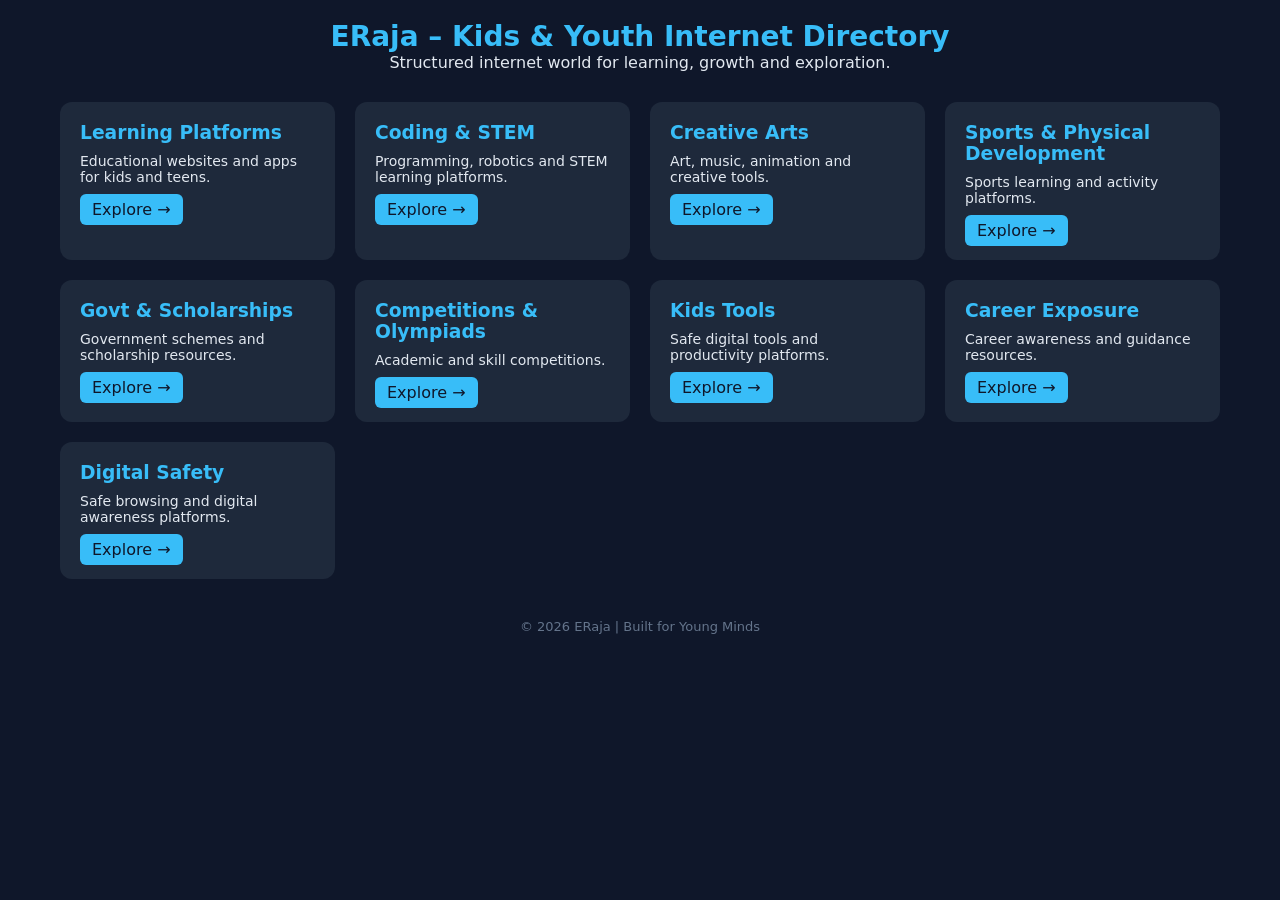
==== index.html @ 3d609bfd "Update index.html" ====
<!DOCTYPE html>
<html lang="en">
<head>
<meta charset="UTF-8">
<meta name="viewport" content="width=device-width, initial-scale=1.0">
<title>ERaja – Kids & Youth Internet Directory</title>
<meta name="description" content="Structured directory of safe and useful platforms for kids and teens including learning, coding, creativity, sports, government and career resources.">
<link rel="stylesheet" href="assets/css/core.css">
</head>
<body>

<div class="container">

<header class="header">
  <h1>ERaja – Kids & Youth Internet Directory</h1>
  <p>Structured internet world for learning, growth and exploration.</p>
</header>

<section class="category-grid" id="category-grid">
</section>

<footer class="footer">
  © 2026 ERaja | Built for Young Minds
</footer>

</div>

<script>
fetch("data/categories.json")
.then(res => res.json())
.then(categories => {
  const grid = document.getElementById("category-grid");
  categories.forEach(cat => {
    const card = document.createElement("div");
    card.className = "category-card";
    card.innerHTML = `
      <h3>${cat.name}</h3>
      <p>${cat.description}</p>
      <a href="category.html?cat=${cat.id}">Explore →</a>
    `;
    grid.appendChild(card);
  });
});
</script>

</body>
</html>
---- assets/css/core.css ----
* {
  box-sizing: border-box;
  margin: 0;
  padding: 0;
  font-family: system-ui, -apple-system, sans-serif;
}

body {
  background: #0f172a;
  color: #e2e8f0;
}

.container {
  max-width: 1200px;
  margin: auto;
  padding: 20px;
}

.header {
  text-align: center;
  margin-bottom: 30px;
}

.header h1 {
  font-size: 28px;
  color: #38bdf8;
}

.back-link {
  display: inline-block;
  margin-top: 10px;
  color: #94a3b8;
  text-decoration: none;
}

.category-grid {
  display: grid;
  grid-template-columns: repeat(auto-fit, minmax(260px, 1fr));
  gap: 20px;
}

.category-card {
  background: #1e293b;
  padding: 20px;
  border-radius: 12px;
}

.category-card h3 {
  margin-bottom: 10px;
  color: #38bdf8;
}

.category-card p {
  font-size: 14px;
  margin-bottom: 15px;
}

.category-card a {
  text-decoration: none;
  background: #38bdf8;
  padding: 6px 12px;
  border-radius: 6px;
  color: #0f172a;
}

.filters {
  margin-bottom: 20px;
  text-align: center;
}

.filter-btn {
  margin: 5px;
  padding: 6px 12px;
  background: #1e293b;
  color: #e2e8f0;
  border: none;
  border-radius: 6px;
  cursor: pointer;
}

.filter-btn:hover {
  background: #38bdf8;
  color: #0f172a;
}

.directory-grid {
  display: grid;
  grid-template-columns: repeat(auto-fit, minmax(260px, 1fr));
  gap: 20px;
}

.directory-card {
  background: #1e293b;
  padding: 18px;
  border-radius: 12px;
}

.directory-card h3 {
  margin-bottom: 8px;
  color: #38bdf8;
}

.directory-card p {
  font-size: 14px;
  margin-bottom: 10px;
}

.meta {
  font-size: 12px;
  margin-bottom: 10px;
  display: flex;
  justify-content: space-between;
  color: #94a3b8;
}

.directory-card a {
  text-decoration: none;
  background: #38bdf8;
  padding: 6px 10px;
  border-radius: 6px;
  color: #0f172a;
  display: inline-block;
}

.footer {
  text-align: center;
  margin-top: 40px;
  font-size: 13px;
  color: #64748b;
}
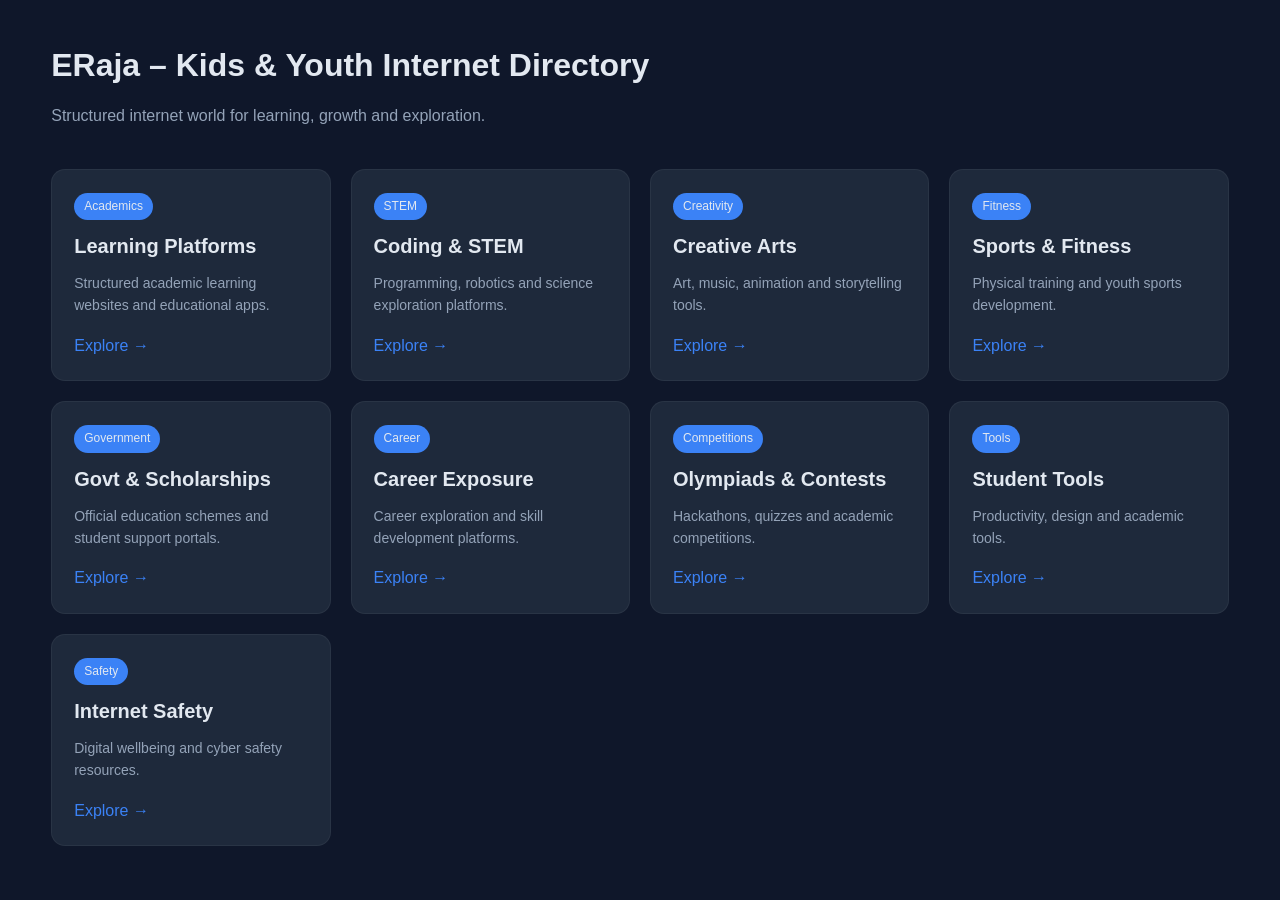
==== commit 9b79b461: "Update index.html" ====
--- a/index.html
+++ b/index.html
@@ -1,47 +1,87 @@
 <!DOCTYPE html>
-<html lang="en">
+<html>
 <head>
-<meta charset="UTF-8">
-<meta name="viewport" content="width=device-width, initial-scale=1.0">
-<title>ERaja – Kids & Youth Internet Directory</title>
-<meta name="description" content="Structured directory of safe and useful platforms for kids and teens including learning, coding, creativity, sports, government and career resources.">
-<link rel="stylesheet" href="assets/css/core.css">
+  <title>ERaja – Kids Learning Internet Directory</title>
+  <meta name="viewport" content="width=device-width, initial-scale=1.0">
+  <link rel="stylesheet" href="assets/css/core.css">
 </head>
 <body>
 
 <div class="container">
 
-<header class="header">
-  <h1>ERaja – Kids & Youth Internet Directory</h1>
-  <p>Structured internet world for learning, growth and exploration.</p>
-</header>
+  <div class="hero">
+    <h1>ERaja – Kids & Youth Internet Directory</h1>
+    <p>Structured internet world for learning, growth and exploration.</p>
+  </div>
 
-<section class="category-grid" id="category-grid">
-</section>
+  <div class="grid">
 
-<footer class="footer">
-  © 2026 ERaja | Built for Young Minds
-</footer>
+    <div class="card">
+      <span class="badge">Academics</span>
+      <h3>Learning Platforms</h3>
+      <p>Structured academic learning websites and educational apps.</p>
+      <a href="category.html?type=learning">Explore →</a>
+    </div>
+
+    <div class="card">
+      <span class="badge">STEM</span>
+      <h3>Coding & STEM</h3>
+      <p>Programming, robotics and science exploration platforms.</p>
+      <a href="category.html?type=coding">Explore →</a>
+    </div>
+
+    <div class="card">
+      <span class="badge">Creativity</span>
+      <h3>Creative Arts</h3>
+      <p>Art, music, animation and storytelling tools.</p>
+      <a href="category.html?type=creative">Explore →</a>
+    </div>
+
+    <div class="card">
+      <span class="badge">Fitness</span>
+      <h3>Sports & Fitness</h3>
+      <p>Physical training and youth sports development.</p>
+      <a href="category.html?type=sports">Explore →</a>
+    </div>
+
+    <div class="card">
+      <span class="badge">Government</span>
+      <h3>Govt & Scholarships</h3>
+      <p>Official education schemes and student support portals.</p>
+      <a href="category.html?type=govt">Explore →</a>
+    </div>
+
+    <div class="card">
+      <span class="badge">Career</span>
+      <h3>Career Exposure</h3>
+      <p>Career exploration and skill development platforms.</p>
+      <a href="category.html?type=career">Explore →</a>
+    </div>
+
+    <div class="card">
+      <span class="badge">Competitions</span>
+      <h3>Olympiads & Contests</h3>
+      <p>Hackathons, quizzes and academic competitions.</p>
+      <a href="category.html?type=competitions">Explore →</a>
+    </div>
+
+    <div class="card">
+      <span class="badge">Tools</span>
+      <h3>Student Tools</h3>
+      <p>Productivity, design and academic tools.</p>
+      <a href="category.html?type=tools">Explore →</a>
+    </div>
+
+    <div class="card">
+      <span class="badge">Safety</span>
+      <h3>Internet Safety</h3>
+      <p>Digital wellbeing and cyber safety resources.</p>
+      <a href="category.html?type=safety">Explore →</a>
+    </div>
+
+  </div>
 
 </div>
 
-<script>
-fetch("data/categories.json")
-.then(res => res.json())
-.then(categories => {
-  const grid = document.getElementById("category-grid");
-  categories.forEach(cat => {
-    const card = document.createElement("div");
-    card.className = "category-card";
-    card.innerHTML = `
-      <h3>${cat.name}</h3>
-      <p>${cat.description}</p>
-      <a href="category.html?cat=${cat.id}">Explore →</a>
-    `;
-    grid.appendChild(card);
-  });
-});
-</script>
-
 </body>
 </html>
--- a/assets/css/core.css
+++ b/assets/css/core.css
@@ -1,130 +1,84 @@
+/* ===== RESET ===== */
 * {
-  box-sizing: border-box;
   margin: 0;
   padding: 0;
-  font-family: system-ui, -apple-system, sans-serif;
+  box-sizing: border-box;
 }
 
 body {
+  font-family: -apple-system, BlinkMacSystemFont, "Segoe UI", Roboto, sans-serif;
   background: #0f172a;
   color: #e2e8f0;
+  line-height: 1.6;
 }
 
+/* ===== CONTAINER ===== */
 .container {
+  width: 92%;
   max-width: 1200px;
   margin: auto;
-  padding: 20px;
+  padding: 40px 0;
 }
 
-.header {
-  text-align: center;
-  margin-bottom: 30px;
+/* ===== HERO ===== */
+.hero {
+  margin-bottom: 40px;
 }
 
-.header h1 {
-  font-size: 28px;
-  color: #38bdf8;
+.hero h1 {
+  font-size: 32px;
+  margin-bottom: 12px;
 }
 
-.back-link {
-  display: inline-block;
-  margin-top: 10px;
+.hero p {
+  font-size: 16px;
   color: #94a3b8;
-  text-decoration: none;
 }
 
-.category-grid {
+/* ===== GRID ===== */
+.grid {
   display: grid;
   grid-template-columns: repeat(auto-fit, minmax(260px, 1fr));
   gap: 20px;
 }
 
-.category-card {
+/* ===== CARD ===== */
+.card {
   background: #1e293b;
-  padding: 20px;
-  border-radius: 12px;
+  padding: 22px;
+  border-radius: 14px;
+  transition: 0.3s ease;
+  border: 1px solid rgba(255,255,255,0.05);
 }
 
-.category-card h3 {
-  margin-bottom: 10px;
-  color: #38bdf8;
+.card:hover {
+  transform: translateY(-6px);
+  border-color: #3b82f6;
 }
 
-.category-card p {
-  font-size: 14px;
-  margin-bottom: 15px;
-}
-
-.category-card a {
-  text-decoration: none;
-  background: #38bdf8;
-  padding: 6px 12px;
-  border-radius: 6px;
-  color: #0f172a;
-}
-
-.filters {
-  margin-bottom: 20px;
-  text-align: center;
-}
-
-.filter-btn {
-  margin: 5px;
-  padding: 6px 12px;
-  background: #1e293b;
-  color: #e2e8f0;
-  border: none;
-  border-radius: 6px;
-  cursor: pointer;
-}
-
-.filter-btn:hover {
-  background: #38bdf8;
-  color: #0f172a;
-}
-
-.directory-grid {
-  display: grid;
-  grid-template-columns: repeat(auto-fit, minmax(260px, 1fr));
-  gap: 20px;
-}
-
-.directory-card {
-  background: #1e293b;
-  padding: 18px;
-  border-radius: 12px;
-}
-
-.directory-card h3 {
-  margin-bottom: 8px;
-  color: #38bdf8;
-}
-
-.directory-card p {
-  font-size: 14px;
+.card h3 {
+  font-size: 20px;
   margin-bottom: 10px;
 }
 
-.meta {
-  font-size: 12px;
-  margin-bottom: 10px;
-  display: flex;
-  justify-content: space-between;
+.card p {
+  font-size: 14px;
   color: #94a3b8;
+  margin-bottom: 16px;
 }
 
-.directory-card a {
+.card a {
   text-decoration: none;
-  background: #38bdf8;
-  padding: 6px 10px;
-  border-radius: 6px;
-  color: #0f172a;
-  display: inline-block;
+  color: #3b82f6;
+  font-weight: 500;
 }
 
-.footer {
-  text-align: center;
-  margin-top: 40px;
-  font-size: 13px;
-  color: #64748b;
+/* ===== BADGE ===== */
+.badge {
+  display: inline-block;
+  font-size: 12px;
+  padding: 4px 10px;
+  border-radius: 20px;
+  background: #3b82f6;
+  margin-bottom: 10px;
 }
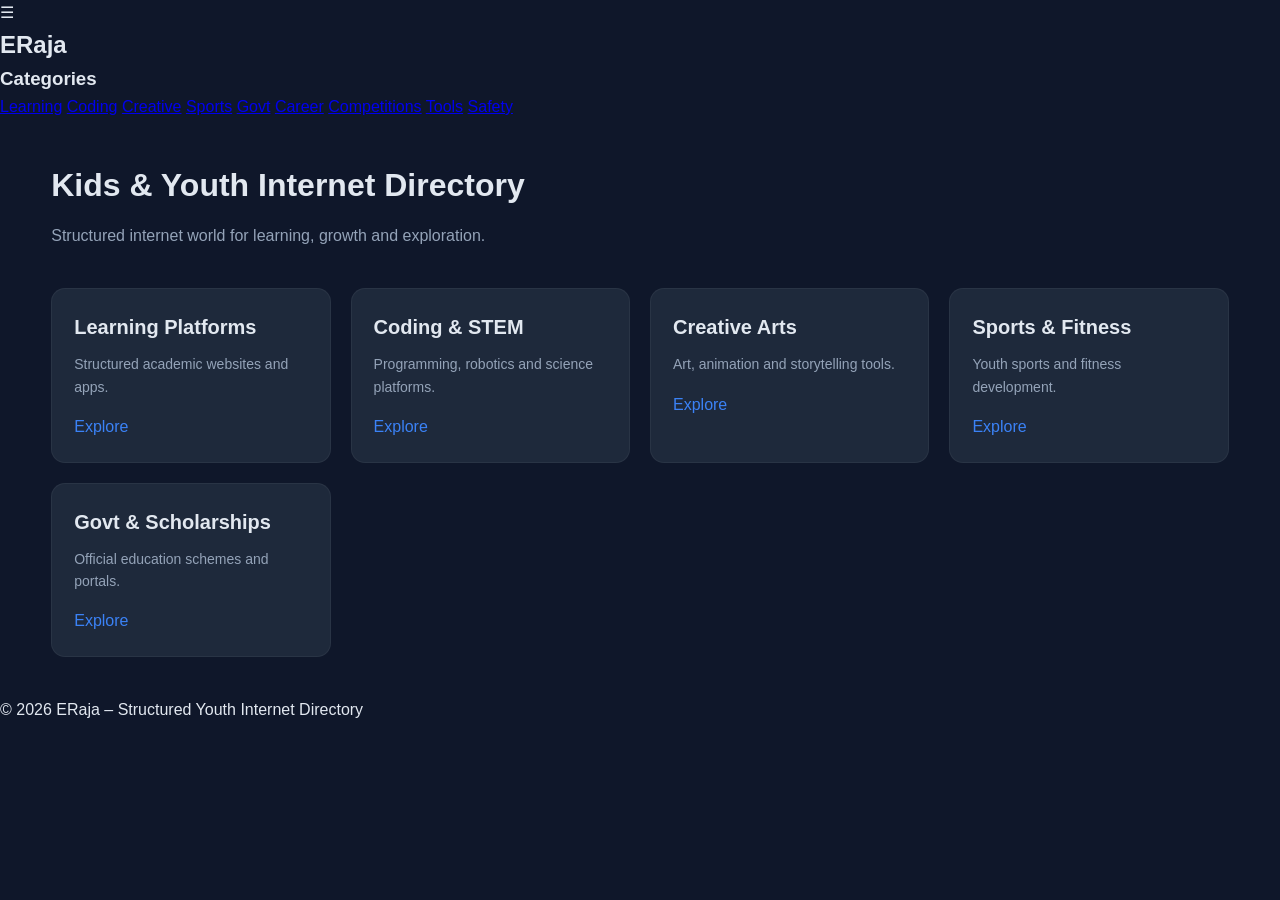
==== commit 39dce6be: "Update index.html" ====
--- a/index.html
+++ b/index.html
@@ -1,87 +1,83 @@
 <!DOCTYPE html>
 <html>
 <head>
-  <title>ERaja – Kids Learning Internet Directory</title>
+  <title>ERaja – Kids Internet Directory</title>
   <meta name="viewport" content="width=device-width, initial-scale=1.0">
   <link rel="stylesheet" href="assets/css/core.css">
 </head>
 <body>
 
+<!-- HEADER -->
+<div class="app-header">
+  <div class="menu-btn" onclick="toggleDrawer()">☰</div>
+  <h2>ERaja</h2>
+</div>
+
+<!-- DRAWER -->
+<div class="drawer" id="drawer">
+  <h3>Categories</h3>
+  <a href="category.html?type=learning">Learning</a>
+  <a href="category.html?type=coding">Coding</a>
+  <a href="category.html?type=creative">Creative</a>
+  <a href="category.html?type=sports">Sports</a>
+  <a href="category.html?type=govt">Govt</a>
+  <a href="category.html?type=career">Career</a>
+  <a href="category.html?type=competitions">Competitions</a>
+  <a href="category.html?type=tools">Tools</a>
+  <a href="category.html?type=safety">Safety</a>
+</div>
+
+<div class="overlay" id="overlay" onclick="closeDrawer()"></div>
+
+<!-- MAIN -->
 <div class="container">
 
   <div class="hero">
-    <h1>ERaja – Kids & Youth Internet Directory</h1>
+    <h1>Kids & Youth Internet Directory</h1>
     <p>Structured internet world for learning, growth and exploration.</p>
   </div>
 
   <div class="grid">
 
     <div class="card">
-      <span class="badge">Academics</span>
       <h3>Learning Platforms</h3>
-      <p>Structured academic learning websites and educational apps.</p>
-      <a href="category.html?type=learning">Explore →</a>
+      <p>Structured academic websites and apps.</p>
+      <a href="category.html?type=learning" class="btn">Explore</a>
     </div>
 
     <div class="card">
-      <span class="badge">STEM</span>
       <h3>Coding & STEM</h3>
-      <p>Programming, robotics and science exploration platforms.</p>
-      <a href="category.html?type=coding">Explore →</a>
+      <p>Programming, robotics and science platforms.</p>
+      <a href="category.html?type=coding" class="btn">Explore</a>
     </div>
 
     <div class="card">
-      <span class="badge">Creativity</span>
       <h3>Creative Arts</h3>
-      <p>Art, music, animation and storytelling tools.</p>
-      <a href="category.html?type=creative">Explore →</a>
+      <p>Art, animation and storytelling tools.</p>
+      <a href="category.html?type=creative" class="btn">Explore</a>
     </div>
 
     <div class="card">
-      <span class="badge">Fitness</span>
       <h3>Sports & Fitness</h3>
-      <p>Physical training and youth sports development.</p>
-      <a href="category.html?type=sports">Explore →</a>
+      <p>Youth sports and fitness development.</p>
+      <a href="category.html?type=sports" class="btn">Explore</a>
     </div>
 
     <div class="card">
-      <span class="badge">Government</span>
       <h3>Govt & Scholarships</h3>
-      <p>Official education schemes and student support portals.</p>
-      <a href="category.html?type=govt">Explore →</a>
-    </div>
-
-    <div class="card">
-      <span class="badge">Career</span>
-      <h3>Career Exposure</h3>
-      <p>Career exploration and skill development platforms.</p>
-      <a href="category.html?type=career">Explore →</a>
-    </div>
-
-    <div class="card">
-      <span class="badge">Competitions</span>
-      <h3>Olympiads & Contests</h3>
-      <p>Hackathons, quizzes and academic competitions.</p>
-      <a href="category.html?type=competitions">Explore →</a>
-    </div>
-
-    <div class="card">
-      <span class="badge">Tools</span>
-      <h3>Student Tools</h3>
-      <p>Productivity, design and academic tools.</p>
-      <a href="category.html?type=tools">Explore →</a>
-    </div>
-
-    <div class="card">
-      <span class="badge">Safety</span>
-      <h3>Internet Safety</h3>
-      <p>Digital wellbeing and cyber safety resources.</p>
-      <a href="category.html?type=safety">Explore →</a>
+      <p>Official education schemes and portals.</p>
+      <a href="category.html?type=govt" class="btn">Explore</a>
     </div>
 
   </div>
 
 </div>
 
+<!-- FOOTER -->
+<div class="app-footer">
+  © 2026 ERaja – Structured Youth Internet Directory
+</div>
+
+<script src="assets/js/app.js"></script>
 </body>
 </html>
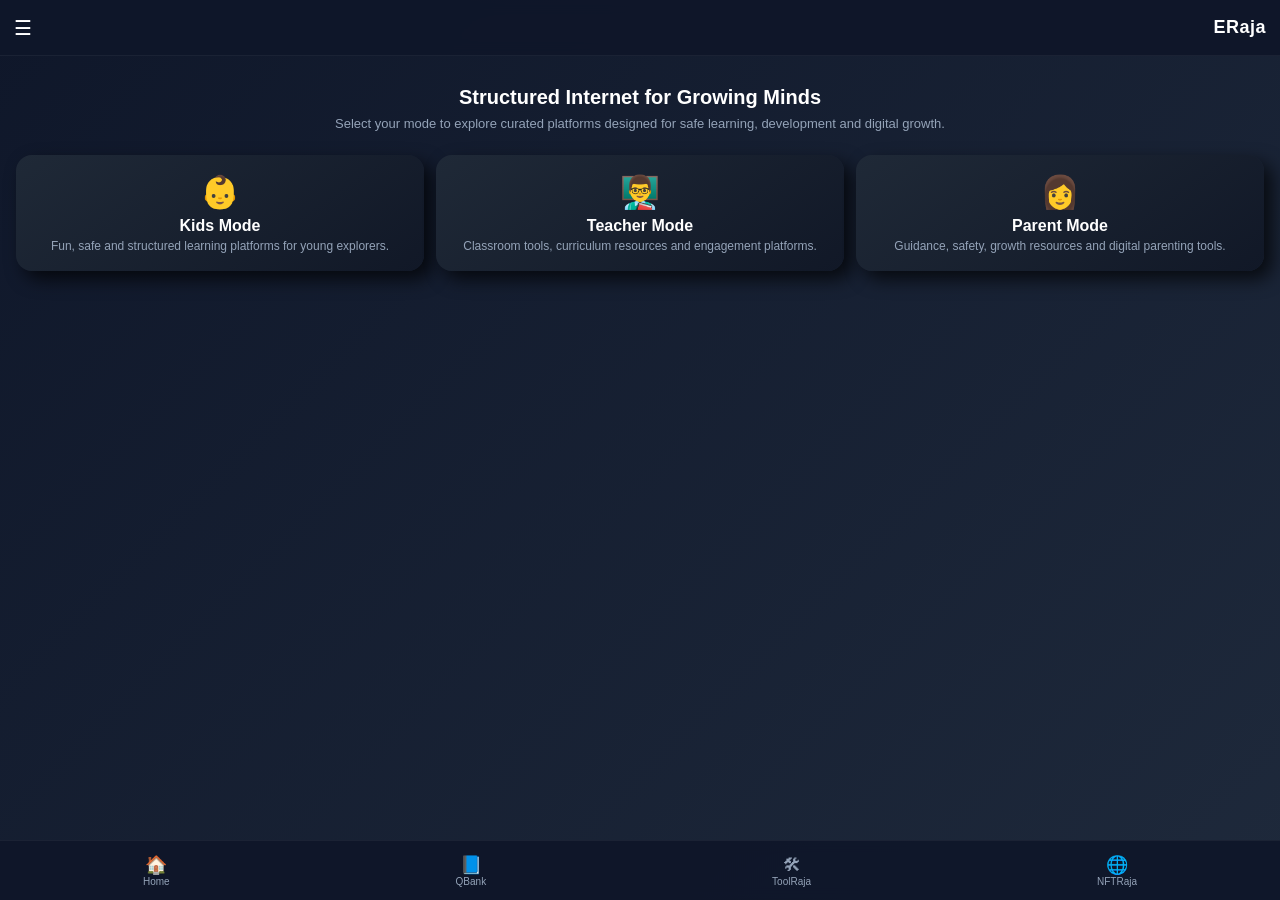
==== commit 2f19b6c2: "Update index.html" ====
--- a/index.html
+++ b/index.html
@@ -1,83 +1,89 @@
 <!DOCTYPE html>
-<html>
+<html lang="en">
 <head>
-  <title>ERaja – Kids Internet Directory</title>
+  <meta charset="UTF-8">
+  <title>ERaja – Structured Youth Internet</title>
   <meta name="viewport" content="width=device-width, initial-scale=1.0">
   <link rel="stylesheet" href="assets/css/core.css">
 </head>
 <body>
 
-<!-- HEADER -->
+<!-- ================= HEADER ================= -->
 <div class="app-header">
   <div class="menu-btn" onclick="toggleDrawer()">☰</div>
   <h2>ERaja</h2>
 </div>
 
-<!-- DRAWER -->
+<!-- ================= DRAWER ================= -->
 <div class="drawer" id="drawer">
-  <h3>Categories</h3>
-  <a href="category.html?type=learning">Learning</a>
-  <a href="category.html?type=coding">Coding</a>
-  <a href="category.html?type=creative">Creative</a>
-  <a href="category.html?type=sports">Sports</a>
-  <a href="category.html?type=govt">Govt</a>
-  <a href="category.html?type=career">Career</a>
-  <a href="category.html?type=competitions">Competitions</a>
-  <a href="category.html?type=tools">Tools</a>
-  <a href="category.html?type=safety">Safety</a>
+  <h3>ERaja</h3>
+  <a href="index.html">Home</a>
+  <a href="#" onclick="setModeAndGo('kids')">Kids Mode</a>
+  <a href="#" onclick="setModeAndGo('teacher')">Teacher Mode</a>
+  <a href="#" onclick="setModeAndGo('parent')">Parent Mode</a>
 </div>
 
 <div class="overlay" id="overlay" onclick="closeDrawer()"></div>
 
-<!-- MAIN -->
+<!-- ================= MAIN ================= -->
 <div class="container">
 
+  <!-- Hero Intro -->
   <div class="hero">
-    <h1>Kids & Youth Internet Directory</h1>
-    <p>Structured internet world for learning, growth and exploration.</p>
+    <h1>Structured Internet for Growing Minds</h1>
+    <p>Select your mode to explore curated platforms designed for safe learning, development and digital growth.</p>
   </div>
 
+  <!-- Mode Selection -->
   <div class="grid">
 
-    <div class="card">
-      <h3>Learning Platforms</h3>
-      <p>Structured academic websites and apps.</p>
-      <a href="category.html?type=learning" class="btn">Explore</a>
+    <!-- Kids -->
+    <div class="mode-card" onclick="setModeAndGo('kids')">
+      <span style="font-size:32px;">👶</span>
+      <h3>Kids Mode</h3>
+      <p>Fun, safe and structured learning platforms for young explorers.</p>
     </div>
 
-    <div class="card">
-      <h3>Coding & STEM</h3>
-      <p>Programming, robotics and science platforms.</p>
-      <a href="category.html?type=coding" class="btn">Explore</a>
+    <!-- Teacher -->
+    <div class="mode-card" onclick="setModeAndGo('teacher')">
+      <span style="font-size:32px;">👨‍🏫</span>
+      <h3>Teacher Mode</h3>
+      <p>Classroom tools, curriculum resources and engagement platforms.</p>
     </div>
 
-    <div class="card">
-      <h3>Creative Arts</h3>
-      <p>Art, animation and storytelling tools.</p>
-      <a href="category.html?type=creative" class="btn">Explore</a>
-    </div>
-
-    <div class="card">
-      <h3>Sports & Fitness</h3>
-      <p>Youth sports and fitness development.</p>
-      <a href="category.html?type=sports" class="btn">Explore</a>
-    </div>
-
-    <div class="card">
-      <h3>Govt & Scholarships</h3>
-      <p>Official education schemes and portals.</p>
-      <a href="category.html?type=govt" class="btn">Explore</a>
+    <!-- Parent -->
+    <div class="mode-card" onclick="setModeAndGo('parent')">
+      <span style="font-size:32px;">👩</span>
+      <h3>Parent Mode</h3>
+      <p>Guidance, safety, growth resources and digital parenting tools.</p>
     </div>
 
   </div>
 
 </div>
 
-<!-- FOOTER -->
-<div class="app-footer">
-  © 2026 ERaja – Structured Youth Internet Directory
+<!-- ================= FOOTER NAV ================= -->
+<div class="app-footer-nav">
+  <a href="index.html" class="footer-item">
+    <span>🏠</span>
+    Home
+  </a>
+  <a href="https://www.nftraja.com/p/qbank.html" class="footer-item">
+    <span>📘</span>
+    QBank
+  </a>
+  <a href="https://www.nftraja.com/p/toolraja.html" class="footer-item">
+    <span>🛠</span>
+    ToolRaja
+  </a>
+  <a href="https://www.nftraja.com" class="footer-item">
+    <span>🌐</span>
+    NFTRaja
+  </a>
 </div>
 
+<!-- ================= SCRIPT ================= -->
 <script src="assets/js/app.js"></script>
+
 </body>
 </html>
--- a/assets/css/core.css
+++ b/assets/css/core.css
@@ -1,84 +1,263 @@
-/* ===== RESET ===== */
+/* =========================================
+   ERaja – Core App Style (FINAL LOCKED)
+   Compact App Layout – No Future Changes
+========================================= */
+
+/* ---------- RESET ---------- */
 * {
   margin: 0;
   padding: 0;
   box-sizing: border-box;
+  font-family: "Segoe UI", sans-serif;
+}
+
+html, body {
+  height: 100%;
 }
 
 body {
-  font-family: -apple-system, BlinkMacSystemFont, "Segoe UI", Roboto, sans-serif;
-  background: #0f172a;
-  color: #e2e8f0;
-  line-height: 1.6;
-}
-
-/* ===== CONTAINER ===== */
+  background: linear-gradient(135deg, #0f172a, #1e293b);
+  color: #ffffff;
+  display: flex;
+  flex-direction: column;
+  overflow-x: hidden;
+}
+
+/* ---------- HEADER ---------- */
+.app-header {
+  position: fixed;
+  top: 0;
+  left: 0;
+  width: 100%;
+  height: 56px;
+  background: rgba(15, 23, 42, 0.95);
+  backdrop-filter: blur(8px);
+  display: flex;
+  align-items: center;
+  justify-content: space-between;
+  padding: 0 14px;
+  z-index: 1000;
+  border-bottom: 1px solid rgba(255,255,255,0.05);
+}
+
+.app-header h2 {
+  font-size: 18px;
+  font-weight: 600;
+  letter-spacing: 0.5px;
+}
+
+.menu-btn {
+  font-size: 20px;
+  cursor: pointer;
+}
+
+/* ---------- DRAWER ---------- */
+.drawer {
+  position: fixed;
+  left: -250px;
+  top: 0;
+  width: 250px;
+  height: 100%;
+  background: #111827;
+  padding: 70px 18px 18px;
+  transition: 0.3s ease;
+  z-index: 1100;
+}
+
+.drawer.active {
+  left: 0;
+}
+
+.drawer h3 {
+  margin-bottom: 10px;
+  font-size: 16px;
+  color: #38bdf8;
+}
+
+.drawer a {
+  display: block;
+  padding: 8px 0;
+  font-size: 13px;
+  color: #cbd5e1;
+  text-decoration: none;
+  border-bottom: 1px solid rgba(255,255,255,0.04);
+}
+
+.drawer a:hover {
+  color: #ffffff;
+}
+
+.overlay {
+  position: fixed;
+  top: 0;
+  left: 0;
+  width: 100%;
+  height: 100%;
+  background: rgba(0,0,0,0.5);
+  display: none;
+  z-index: 1050;
+}
+
+.overlay.active {
+  display: block;
+}
+
+/* ---------- MAIN CONTAINER ---------- */
 .container {
-  width: 92%;
-  max-width: 1200px;
-  margin: auto;
-  padding: 40px 0;
-}
-
-/* ===== HERO ===== */
+  margin-top: 70px; /* header space */
+  padding: 16px;
+  padding-bottom: 85px; /* footer space */
+  width: 100%;
+}
+
+/* ---------- HERO ---------- */
 .hero {
-  margin-bottom: 40px;
+  text-align: center;
+  margin-bottom: 22px;
 }
 
 .hero h1 {
-  font-size: 32px;
-  margin-bottom: 12px;
+  font-size: 20px;
+  margin-bottom: 6px;
 }
 
 .hero p {
-  font-size: 16px;
+  font-size: 13px;
   color: #94a3b8;
-}
-
-/* ===== GRID ===== */
+  line-height: 1.4;
+}
+
+/* ---------- GRID ---------- */
 .grid {
   display: grid;
-  grid-template-columns: repeat(auto-fit, minmax(260px, 1fr));
-  gap: 20px;
-}
-
-/* ===== CARD ===== */
+  grid-template-columns: repeat(auto-fit, minmax(150px, 1fr));
+  gap: 12px;
+}
+
+/* ---------- CARD (3D Compact) ---------- */
 .card {
-  background: #1e293b;
-  padding: 22px;
+  background: linear-gradient(145deg, #1e293b, #0f172a);
   border-radius: 14px;
-  transition: 0.3s ease;
-  border: 1px solid rgba(255,255,255,0.05);
+  padding: 14px;
+  box-shadow: 6px 6px 14px rgba(0,0,0,0.6),
+              -3px -3px 8px rgba(255,255,255,0.03);
+  transition: 0.2s ease;
+  display: flex;
+  flex-direction: column;
+  justify-content: space-between;
 }
 
 .card:hover {
-  transform: translateY(-6px);
-  border-color: #3b82f6;
+  transform: translateY(-3px);
+  box-shadow: 8px 8px 18px rgba(0,0,0,0.7),
+              -3px -3px 10px rgba(255,255,255,0.04);
 }
 
 .card h3 {
-  font-size: 20px;
-  margin-bottom: 10px;
+  font-size: 14px;
+  margin-bottom: 6px;
 }
 
 .card p {
-  font-size: 14px;
+  font-size: 12px;
+  color: #cbd5e1;
+  line-height: 1.4;
+  margin-bottom: 8px;
+}
+
+/* ---------- MODE CARD ---------- */
+.mode-card {
+  background: linear-gradient(145deg, #1f2937, #111827);
+  border-radius: 16px;
+  padding: 18px;
+  text-align: center;
+  box-shadow: 8px 8px 18px rgba(0,0,0,0.7);
+  cursor: pointer;
+  transition: 0.25s ease;
+}
+
+.mode-card:hover {
+  transform: translateY(-4px);
+}
+
+.mode-card h3 {
+  font-size: 16px;
+  margin-top: 6px;
+}
+
+.mode-card p {
+  font-size: 12px;
   color: #94a3b8;
-  margin-bottom: 16px;
-}
-
-.card a {
+  margin-top: 4px;
+}
+
+/* ---------- BUTTON ---------- */
+.btn {
+  display: inline-block;
+  padding: 6px 12px;
+  background: linear-gradient(90deg, #3b82f6, #06b6d4);
+  color: #ffffff;
+  font-size: 11px;
+  border-radius: 6px;
   text-decoration: none;
-  color: #3b82f6;
-  font-weight: 500;
-}
-
-/* ===== BADGE ===== */
+  text-align: center;
+  transition: 0.2s ease;
+}
+
+.btn:hover {
+  opacity: 0.85;
+}
+
+/* ---------- META BADGE SYSTEM ---------- */
+.meta-row {
+  display: flex;
+  gap: 6px;
+  margin-bottom: 6px;
+  flex-wrap: wrap;
+}
+
 .badge {
-  display: inline-block;
-  font-size: 12px;
-  padding: 4px 10px;
-  border-radius: 20px;
-  background: #3b82f6;
-  margin-bottom: 10px;
+  font-size: 10px;
+  padding: 3px 6px;
+  border-radius: 6px;
+  background: rgba(255,255,255,0.08);
+  color: #e2e8f0;
+}
+
+/* ---------- FOOTER NAV ---------- */
+.app-footer-nav {
+  position: fixed;
+  bottom: 0;
+  width: 100%;
+  height: 60px;
+  background: rgba(15,23,42,0.95);
+  backdrop-filter: blur(6px);
+  display: flex;
+  justify-content: space-around;
+  align-items: center;
+  border-top: 1px solid rgba(255,255,255,0.05);
+  z-index: 1200;
+}
+
+.footer-item {
+  text-align: center;
+  font-size: 10px;
+  color: #94a3b8;
+  text-decoration: none;
+}
+
+.footer-item span {
+  display: block;
+  font-size: 18px;
+}
+
+.footer-item:hover {
+  color: #ffffff;
+}
+
+/* ---------- RESPONSIVE ---------- */
+@media (max-width: 480px) {
+  .hero h1 {
+    font-size: 18px;
+  }
 }
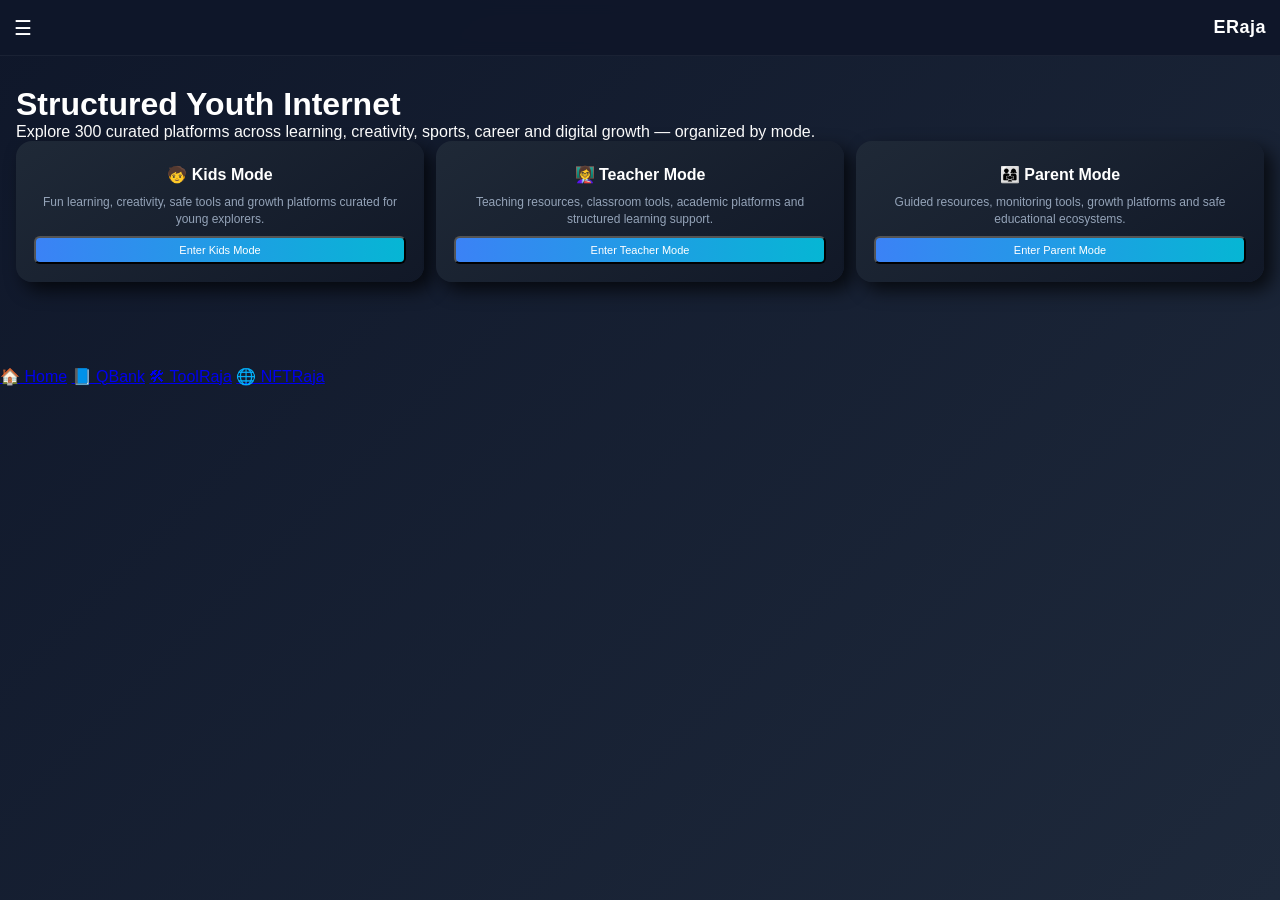
==== commit 25fbaf57: "Update index.html" ====
--- a/index.html
+++ b/index.html
@@ -1,88 +1,72 @@
 <!DOCTYPE html>
-<html lang="en">
+<html>
 <head>
   <meta charset="UTF-8">
-  <title>ERaja – Structured Youth Internet</title>
+  <title>ERaja – Kids & Youth Internet Directory</title>
   <meta name="viewport" content="width=device-width, initial-scale=1.0">
   <link rel="stylesheet" href="assets/css/core.css">
 </head>
 <body>
 
-<!-- ================= HEADER ================= -->
+<!-- HEADER -->
 <div class="app-header">
   <div class="menu-btn" onclick="toggleDrawer()">☰</div>
   <h2>ERaja</h2>
 </div>
 
-<!-- ================= DRAWER ================= -->
+<!-- SIDE DRAWER -->
 <div class="drawer" id="drawer">
-  <h3>ERaja</h3>
+  <h3>Navigation</h3>
   <a href="index.html">Home</a>
-  <a href="#" onclick="setModeAndGo('kids')">Kids Mode</a>
-  <a href="#" onclick="setModeAndGo('teacher')">Teacher Mode</a>
-  <a href="#" onclick="setModeAndGo('parent')">Parent Mode</a>
 </div>
 
 <div class="overlay" id="overlay" onclick="closeDrawer()"></div>
 
-<!-- ================= MAIN ================= -->
+<!-- MAIN CONTAINER -->
 <div class="container">
 
-  <!-- Hero Intro -->
-  <div class="hero">
-    <h1>Structured Internet for Growing Minds</h1>
-    <p>Select your mode to explore curated platforms designed for safe learning, development and digital growth.</p>
+  <!-- HERO -->
+  <div class="hero-card">
+    <h1>Structured Youth Internet</h1>
+    <p>
+      Explore 300 curated platforms across learning, creativity, sports,
+      career and digital growth — organized by mode.
+    </p>
   </div>
 
-  <!-- Mode Selection -->
-  <div class="grid">
+  <!-- MODE SELECTION -->
+  <div class="grid mode-grid">
 
-    <!-- Kids -->
-    <div class="mode-card" onclick="setModeAndGo('kids')">
-      <span style="font-size:32px;">👶</span>
-      <h3>Kids Mode</h3>
-      <p>Fun, safe and structured learning platforms for young explorers.</p>
+    <div class="card mode-card">
+      <h3>🧒 Kids Mode</h3>
+      <p>Fun learning, creativity, safe tools and growth platforms curated for young explorers.</p>
+      <button class="btn" onclick="setModeAndGo('kids')">Enter Kids Mode</button>
     </div>
 
-    <!-- Teacher -->
-    <div class="mode-card" onclick="setModeAndGo('teacher')">
-      <span style="font-size:32px;">👨‍🏫</span>
-      <h3>Teacher Mode</h3>
-      <p>Classroom tools, curriculum resources and engagement platforms.</p>
+    <div class="card mode-card">
+      <h3>👩‍🏫 Teacher Mode</h3>
+      <p>Teaching resources, classroom tools, academic platforms and structured learning support.</p>
+      <button class="btn" onclick="setModeAndGo('teacher')">Enter Teacher Mode</button>
     </div>
 
-    <!-- Parent -->
-    <div class="mode-card" onclick="setModeAndGo('parent')">
-      <span style="font-size:32px;">👩</span>
-      <h3>Parent Mode</h3>
-      <p>Guidance, safety, growth resources and digital parenting tools.</p>
+    <div class="card mode-card">
+      <h3>👨‍👩‍👧 Parent Mode</h3>
+      <p>Guided resources, monitoring tools, growth platforms and safe educational ecosystems.</p>
+      <button class="btn" onclick="setModeAndGo('parent')">Enter Parent Mode</button>
     </div>
 
   </div>
 
 </div>
 
-<!-- ================= FOOTER NAV ================= -->
-<div class="app-footer-nav">
-  <a href="index.html" class="footer-item">
-    <span>🏠</span>
-    Home
-  </a>
-  <a href="https://www.nftraja.com/p/qbank.html" class="footer-item">
-    <span>📘</span>
-    QBank
-  </a>
-  <a href="https://www.nftraja.com/p/toolraja.html" class="footer-item">
-    <span>🛠</span>
-    ToolRaja
-  </a>
-  <a href="https://www.nftraja.com" class="footer-item">
-    <span>🌐</span>
-    NFTRaja
-  </a>
+<!-- BOTTOM NAV -->
+<div class="bottom-nav">
+  <a href="index.html">🏠 Home</a>
+  <a href="#">📘 QBank</a>
+  <a href="#">🛠 ToolRaja</a>
+  <a href="#">🌐 NFTRaja</a>
 </div>
 
-<!-- ================= SCRIPT ================= -->
 <script src="assets/js/app.js"></script>
 
 </body>
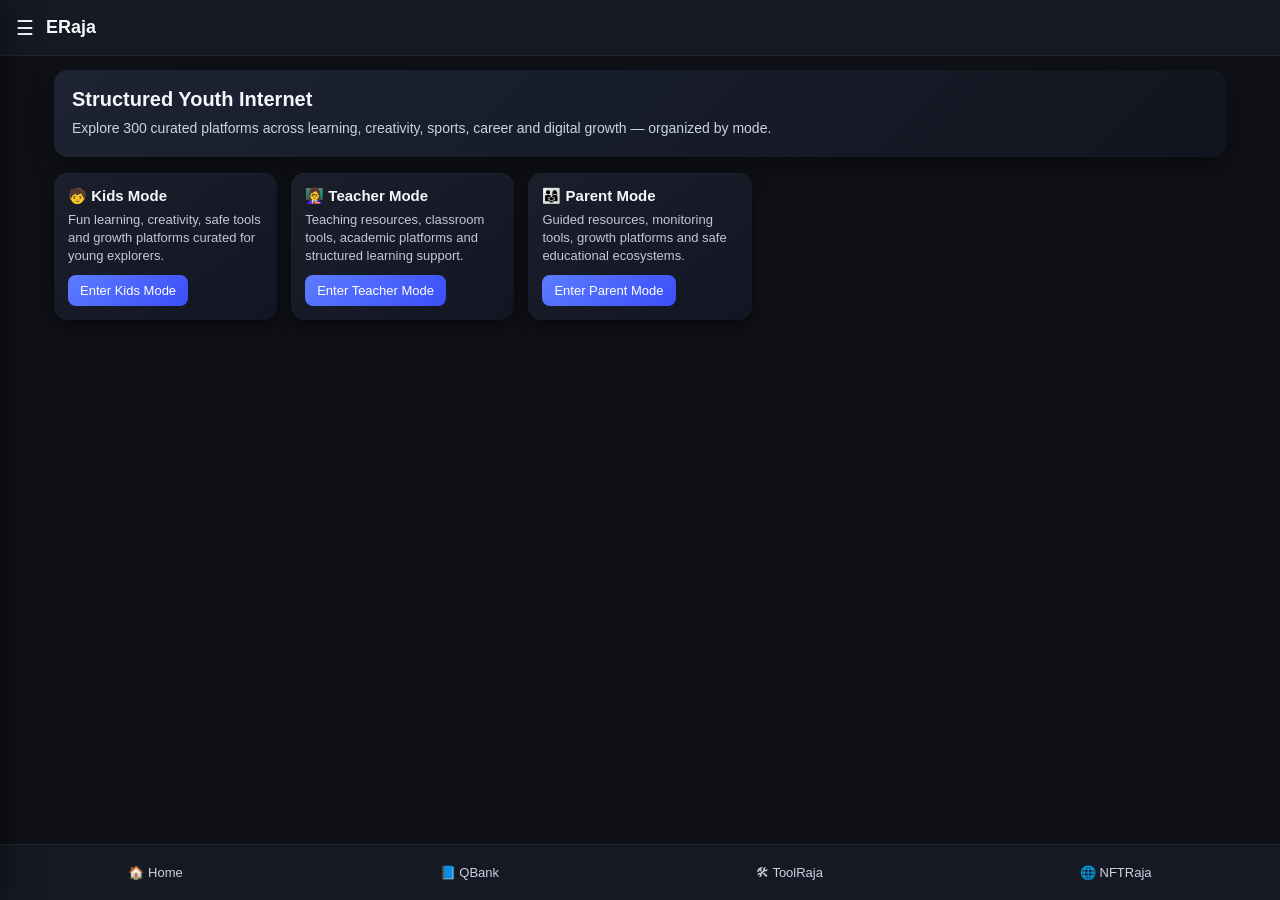
==== commit 666daa99: "Update index.html" ====
--- a/index.html
+++ b/index.html
@@ -17,7 +17,11 @@
 <!-- SIDE DRAWER -->
 <div class="drawer" id="drawer">
   <h3>Navigation</h3>
-  <a href="index.html">Home</a>
+
+  <a href="index.html">🏠 Home</a>
+  <a href="https://qbank.nftraja.com" target="_blank">📘 QBank</a>
+  <a href="https://toolraja.nftraja.com" target="_blank">🛠 ToolRaja</a>
+  <a href="https://www.nftraja.com" target="_blank">🌐 NFTRaja</a>
 </div>
 
 <div class="overlay" id="overlay" onclick="closeDrawer()"></div>
--- a/assets/css/core.css
+++ b/assets/css/core.css
@@ -1,263 +1,241 @@
-/* =========================================
-   ERaja – Core App Style (FINAL LOCKED)
-   Compact App Layout – No Future Changes
-========================================= */
-
-/* ---------- RESET ---------- */
+/* =====================================
+   ERAJA – FINAL CORE.CSS (LOCKED)
+   Compact App Layout | 3D Cards
+===================================== */
+
+/* ===== RESET ===== */
 * {
   margin: 0;
   padding: 0;
   box-sizing: border-box;
-  font-family: "Segoe UI", sans-serif;
 }
 
 html, body {
   height: 100%;
-}
-
-body {
-  background: linear-gradient(135deg, #0f172a, #1e293b);
-  color: #ffffff;
-  display: flex;
-  flex-direction: column;
+  font-family: -apple-system, BlinkMacSystemFont, "Segoe UI", Roboto, sans-serif;
+  background: #0f1117;
+  color: #f5f7fa;
   overflow-x: hidden;
 }
 
-/* ---------- HEADER ---------- */
+/* ===== APP HEADER ===== */
 .app-header {
   position: fixed;
   top: 0;
   left: 0;
   width: 100%;
   height: 56px;
-  background: rgba(15, 23, 42, 0.95);
-  backdrop-filter: blur(8px);
+  background: #151923;
   display: flex;
   align-items: center;
-  justify-content: space-between;
-  padding: 0 14px;
+  padding: 0 16px;
   z-index: 1000;
   border-bottom: 1px solid rgba(255,255,255,0.05);
+}
+
+.menu-btn {
+  font-size: 20px;
+  cursor: pointer;
+  margin-right: 12px;
 }
 
 .app-header h2 {
   font-size: 18px;
   font-weight: 600;
-  letter-spacing: 0.5px;
-}
-
-.menu-btn {
+}
+
+/* ===== CONTAINER ===== */
+.container {
+  padding: 70px 14px 80px;
+  max-width: 1200px;
+  margin: 0 auto;
+}
+
+/* ===== HERO CARD ===== */
+.hero-card {
+  background: linear-gradient(135deg, #1d2333, #11151f);
+  padding: 18px;
+  border-radius: 14px;
+  margin-bottom: 16px;
+  box-shadow: 0 10px 25px rgba(0,0,0,0.4);
+}
+
+.hero-card h1 {
   font-size: 20px;
-  cursor: pointer;
-}
-
-/* ---------- DRAWER ---------- */
-.drawer {
-  position: fixed;
-  left: -250px;
-  top: 0;
-  width: 250px;
-  height: 100%;
-  background: #111827;
-  padding: 70px 18px 18px;
-  transition: 0.3s ease;
-  z-index: 1100;
-}
-
-.drawer.active {
-  left: 0;
-}
-
-.drawer h3 {
-  margin-bottom: 10px;
-  font-size: 16px;
-  color: #38bdf8;
-}
-
-.drawer a {
-  display: block;
-  padding: 8px 0;
-  font-size: 13px;
-  color: #cbd5e1;
-  text-decoration: none;
-  border-bottom: 1px solid rgba(255,255,255,0.04);
-}
-
-.drawer a:hover {
-  color: #ffffff;
-}
-
-.overlay {
-  position: fixed;
-  top: 0;
-  left: 0;
-  width: 100%;
-  height: 100%;
-  background: rgba(0,0,0,0.5);
-  display: none;
-  z-index: 1050;
-}
-
-.overlay.active {
-  display: block;
-}
-
-/* ---------- MAIN CONTAINER ---------- */
-.container {
-  margin-top: 70px; /* header space */
-  padding: 16px;
-  padding-bottom: 85px; /* footer space */
-  width: 100%;
-}
-
-/* ---------- HERO ---------- */
-.hero {
-  text-align: center;
-  margin-bottom: 22px;
-}
-
-.hero h1 {
-  font-size: 20px;
-  margin-bottom: 6px;
-}
-
-.hero p {
-  font-size: 13px;
-  color: #94a3b8;
+  margin-bottom: 8px;
+}
+
+.hero-card p {
+  font-size: 14px;
+  color: #cbd3e1;
   line-height: 1.4;
 }
 
-/* ---------- GRID ---------- */
+/* ===== GRID ===== */
 .grid {
   display: grid;
-  grid-template-columns: repeat(auto-fit, minmax(150px, 1fr));
-  gap: 12px;
-}
-
-/* ---------- CARD (3D Compact) ---------- */
+  grid-template-columns: repeat(auto-fill, minmax(220px, 1fr));
+  gap: 14px;
+}
+
+.mode-grid {
+  margin-top: 10px;
+}
+
+/* ===== CARD ===== */
 .card {
-  background: linear-gradient(145deg, #1e293b, #0f172a);
+  background: linear-gradient(145deg, #1a1f2b, #121622);
+  padding: 14px;
   border-radius: 14px;
-  padding: 14px;
-  box-shadow: 6px 6px 14px rgba(0,0,0,0.6),
-              -3px -3px 8px rgba(255,255,255,0.03);
-  transition: 0.2s ease;
-  display: flex;
-  flex-direction: column;
-  justify-content: space-between;
+  box-shadow: 
+    0 6px 15px rgba(0,0,0,0.5),
+    inset 0 1px 0 rgba(255,255,255,0.03);
+  transition: transform 0.2s ease, box-shadow 0.2s ease;
 }
 
 .card:hover {
   transform: translateY(-3px);
-  box-shadow: 8px 8px 18px rgba(0,0,0,0.7),
-              -3px -3px 10px rgba(255,255,255,0.04);
+  box-shadow: 0 10px 25px rgba(0,0,0,0.6);
 }
 
 .card h3 {
-  font-size: 14px;
+  font-size: 15px;
   margin-bottom: 6px;
 }
 
 .card p {
-  font-size: 12px;
-  color: #cbd5e1;
+  font-size: 13px;
+  color: #c2c8d6;
+  margin-bottom: 10px;
   line-height: 1.4;
-  margin-bottom: 8px;
-}
-
-/* ---------- MODE CARD ---------- */
-.mode-card {
-  background: linear-gradient(145deg, #1f2937, #111827);
-  border-radius: 16px;
-  padding: 18px;
-  text-align: center;
-  box-shadow: 8px 8px 18px rgba(0,0,0,0.7);
-  cursor: pointer;
-  transition: 0.25s ease;
-}
-
-.mode-card:hover {
-  transform: translateY(-4px);
-}
-
-.mode-card h3 {
-  font-size: 16px;
-  margin-top: 6px;
-}
-
-.mode-card p {
-  font-size: 12px;
-  color: #94a3b8;
-  margin-top: 4px;
-}
-
-/* ---------- BUTTON ---------- */
+}
+
+/* ===== BUTTON ===== */
 .btn {
   display: inline-block;
-  padding: 6px 12px;
-  background: linear-gradient(90deg, #3b82f6, #06b6d4);
-  color: #ffffff;
-  font-size: 11px;
-  border-radius: 6px;
+  padding: 8px 12px;
+  font-size: 13px;
+  border-radius: 8px;
+  background: linear-gradient(135deg, #5c7cff, #3b4ef8);
+  color: #fff;
+  border: none;
+  cursor: pointer;
   text-decoration: none;
-  text-align: center;
-  transition: 0.2s ease;
+  transition: opacity 0.2s ease;
 }
 
 .btn:hover {
   opacity: 0.85;
 }
 
-/* ---------- META BADGE SYSTEM ---------- */
+/* ===== BADGES ===== */
 .meta-row {
   display: flex;
   gap: 6px;
-  margin-bottom: 6px;
+  margin-bottom: 8px;
   flex-wrap: wrap;
 }
 
 .badge {
-  font-size: 10px;
-  padding: 3px 6px;
-  border-radius: 6px;
-  background: rgba(255,255,255,0.08);
-  color: #e2e8f0;
-}
-
-/* ---------- FOOTER NAV ---------- */
-.app-footer-nav {
+  background: #242a3a;
+  padding: 4px 8px;
+  border-radius: 20px;
+  font-size: 11px;
+  color: #d0d6e5;
+}
+
+/* ===== DRAWER (UPGRADED – PREMIUM VISIBILITY) ===== */
+.drawer {
+  position: fixed;
+  top: 0;
+  left: -260px;
+  width: 250px;
+  height: 100%;
+  padding: 60px 16px 20px;
+  background: linear-gradient(180deg, #111827, #0b1220);
+  box-shadow: 8px 0 30px rgba(0,0,0,0.6);
+  border-right: 1px solid rgba(255,255,255,0.08);
+  backdrop-filter: blur(12px);
+  transition: left 0.35s ease;
+  z-index: 1200;
+}
+
+.drawer.active {
+  left: 0;
+}
+
+.drawer h3 {
+  font-size: 14px;
+  margin-bottom: 14px;
+  color: #aab2c5;
+  letter-spacing: 0.5px;
+}
+
+.drawer a {
+  display: block;
+  padding: 10px 12px;
+  margin-bottom: 8px;
+  font-size: 14px;
+  border-radius: 10px;
+  text-decoration: none;
+  color: #e4e8f1;
+  background: rgba(255,255,255,0.04);
+  border: 1px solid rgba(255,255,255,0.05);
+  transition: 0.25s ease;
+}
+
+.drawer a:hover {
+  background: linear-gradient(90deg, #4f46e5, #2563eb);
+  transform: translateX(4px);
+  border-color: transparent;
+}
+
+/* ===== OVERLAY ===== */
+.overlay {
+  position: fixed;
+  inset: 0;
+  background: rgba(0,0,0,0.65);
+  backdrop-filter: blur(4px);
+  opacity: 0;
+  visibility: hidden;
+  transition: 0.3s ease;
+  z-index: 1100;
+}
+
+.overlay.active {
+  opacity: 1;
+  visibility: visible;
+}
+
+/* ===== BOTTOM NAV ===== */
+.bottom-nav {
   position: fixed;
   bottom: 0;
+  left: 0;
   width: 100%;
-  height: 60px;
-  background: rgba(15,23,42,0.95);
-  backdrop-filter: blur(6px);
+  height: 56px;
+  background: #151923;
   display: flex;
   justify-content: space-around;
   align-items: center;
   border-top: 1px solid rgba(255,255,255,0.05);
-  z-index: 1200;
-}
-
-.footer-item {
+  z-index: 1000;
+}
+
+.bottom-nav a {
+  font-size: 13px;
+  text-decoration: none;
+  color: #cbd3e1;
   text-align: center;
-  font-size: 10px;
-  color: #94a3b8;
-  text-decoration: none;
-}
-
-.footer-item span {
-  display: block;
-  font-size: 18px;
-}
-
-.footer-item:hover {
-  color: #ffffff;
-}
-
-/* ---------- RESPONSIVE ---------- */
-@media (max-width: 480px) {
-  .hero h1 {
-    font-size: 18px;
+}
+
+.bottom-nav a:hover {
+  color: #5c7cff;
+}
+
+/* ===== RESPONSIVE ===== */
+@media (max-width: 768px) {
+  .grid {
+    grid-template-columns: repeat(auto-fill, minmax(160px, 1fr));
   }
 }
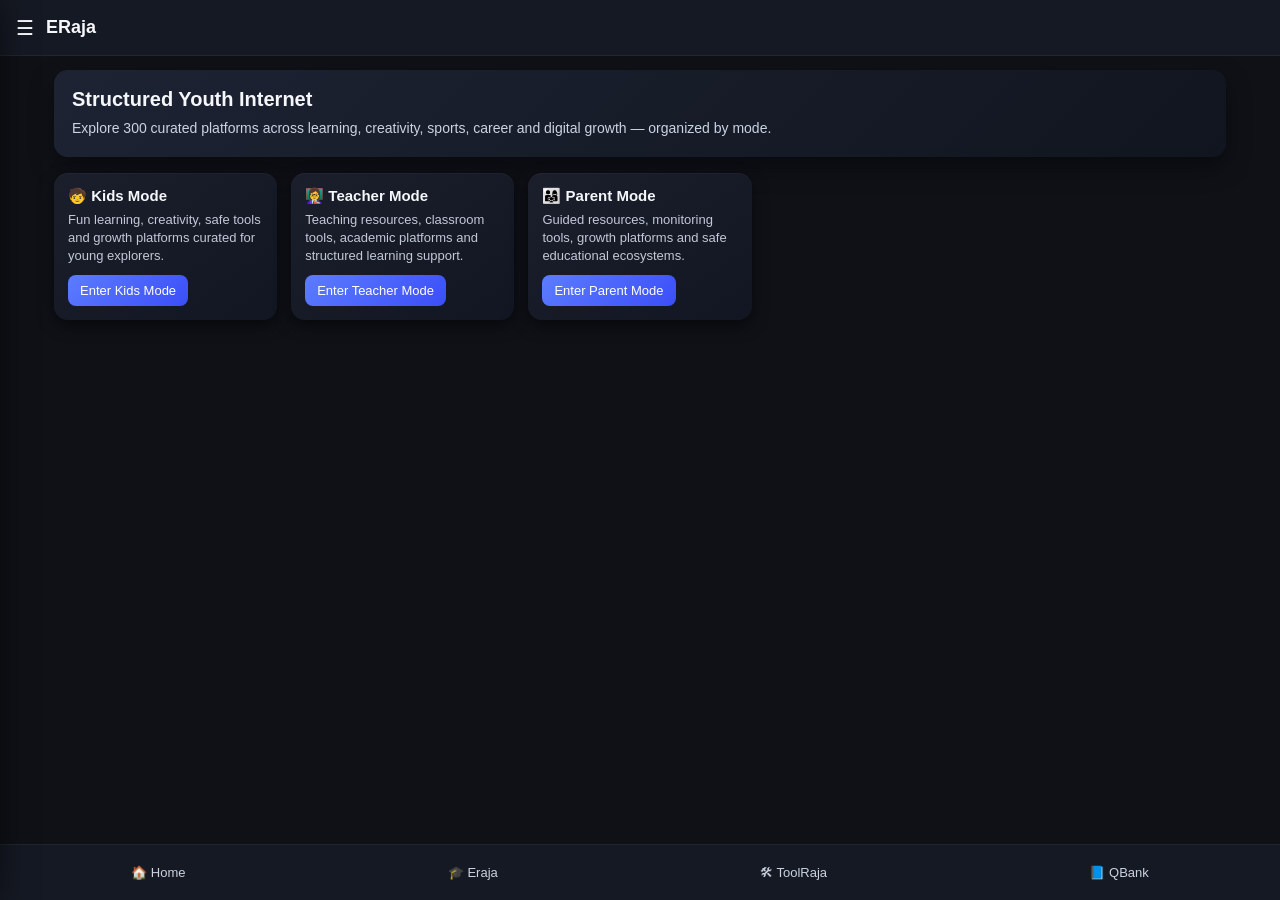
==== commit 4007a862: "Update index.html" ====
--- a/index.html
+++ b/index.html
@@ -19,9 +19,10 @@
   <h3>Navigation</h3>
 
   <a href="index.html">🏠 Home</a>
-  <a href="https://qbank.nftraja.com" target="_blank">📘 QBank</a>
-  <a href="https://toolraja.nftraja.com" target="_blank">🛠 ToolRaja</a>
-  <a href="https://www.nftraja.com" target="_blank">🌐 NFTRaja</a>
+  <a href="https://eraja.nftraja.com/" target="_blank">🎓 Eraja</a>
+  <a href="https://tool.nftraja.com/" target="_blank">🛠 ToolRaja</a>
+  <a href="https://qbank.nftraja.com/" target="_blank">📘 QBank</a>
+  <a href="https://www.nftraja.com/" target="_blank">🌐 NFTRaja</a>
 </div>
 
 <div class="overlay" id="overlay" onclick="closeDrawer()"></div>
@@ -63,12 +64,11 @@
 
 </div>
 
-<!-- BOTTOM NAV -->
 <div class="bottom-nav">
   <a href="index.html">🏠 Home</a>
-  <a href="#">📘 QBank</a>
-  <a href="#">🛠 ToolRaja</a>
-  <a href="#">🌐 NFTRaja</a>
+  <a href="https://eraja.nftraja.com/" target="_blank">🎓 Eraja</a>
+  <a href="https://tool.nftraja.com/" target="_blank">🛠 ToolRaja</a>
+  <a href="https://qbank.nftraja.com/" target="_blank">📘 QBank</a>
 </div>
 
 <script src="assets/js/app.js"></script>
